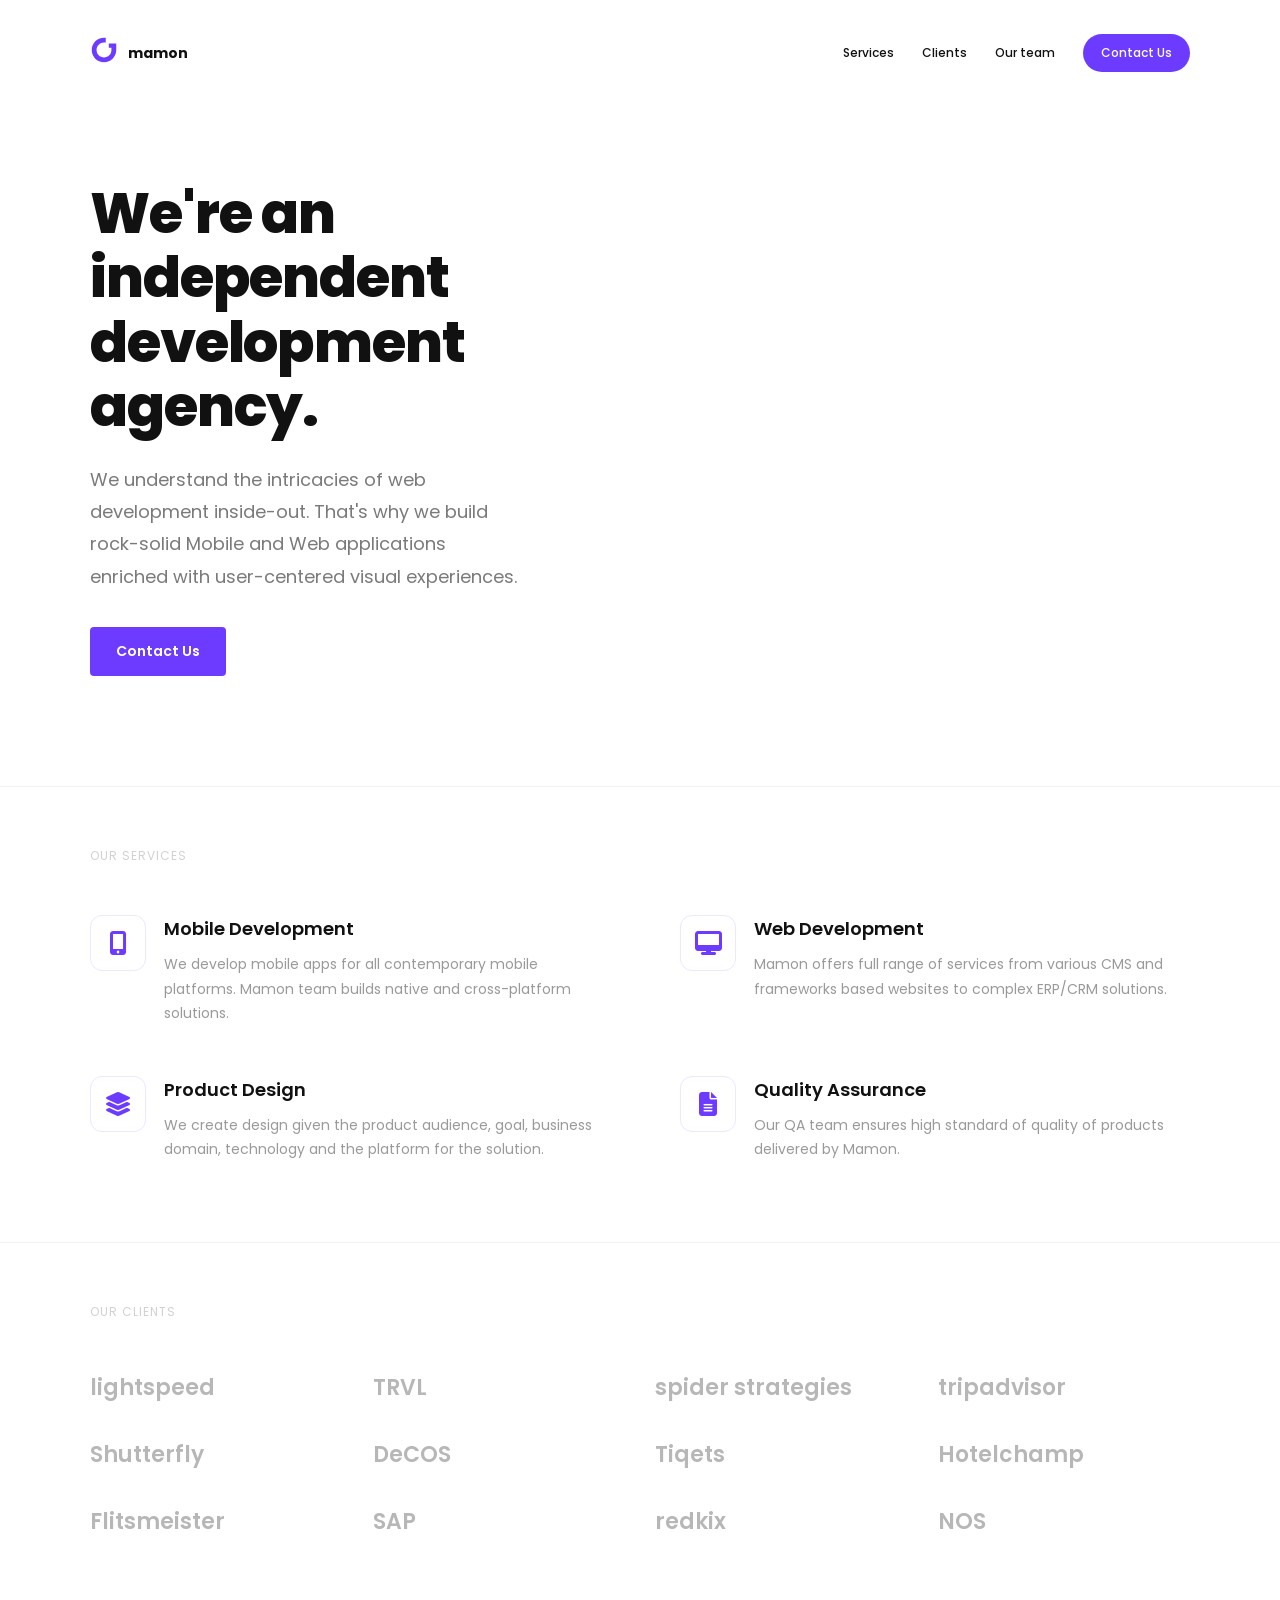
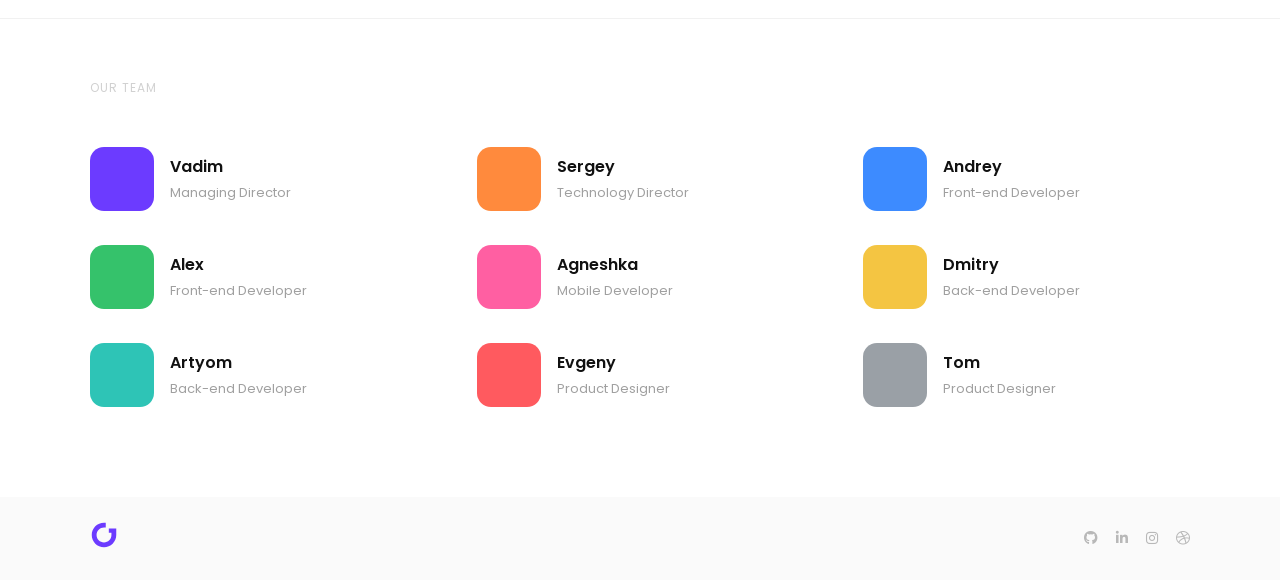
==== index.html @ ff178e7c "new" ====
<!DOCTYPE html>
<html lang="en">
<head>
  <meta charset="UTF-8">
  <meta name="viewport" content="width=device-width, initial-scale=1.0">
  <title>mamon.pro</title>
  <link rel="icon" type="image/svg+xml" href="favicon.svg">

  <link rel="preconnect" href="https://fonts.googleapis.com">
  <link rel="preconnect" href="https://fonts.gstatic.com" crossorigin>
  <link href="https://fonts.googleapis.com/css2?family=Poppins:wght@300;400;500;600;700;800&display=swap" rel="stylesheet">

  <link rel="stylesheet" href="https://cdnjs.cloudflare.com/ajax/libs/font-awesome/6.5.2/css/all.min.css">
  <link rel="stylesheet" href="style.css">
</head>
<body>
  <header class="header">
    <div class="container header__wrap">
      <a href="#" class="logo">
        <span class="logo__icon">
          <svg width="28" height="28" viewBox="0 0 64 64" fill="none" xmlns="http://www.w3.org/2000/svg">
            <path d="M32 4C16.536 4 4 16.536 4 32C4 47.464 16.536 60 32 60C47.464 60 60 47.464 60 32V17H43V27H49V32C49 41.389 41.389 49 32 49C22.611 49 15 41.389 15 32C15 22.611 22.611 15 32 15H36V4H32Z" fill="#6C3BFF"/>
          </svg>
        </span>
        <span class="logo__text">mamon</span>
      </a>

      <nav class="nav">
        <a href="#services">Services</a>
        <a href="#clients">Clients</a>
        <a href="#team">Our team</a>
        <a href="#contact" class="nav__btn">Contact Us</a>
      </nav>
    </div>
  </header>

  <main>
    <section class="hero">
      <div class="container hero__wrap">
        <div class="hero__content">
          <h1>We're an independent development agency.</h1>
          <p>
            We understand the intricacies of web development inside-out.
            That's why we build rock-solid Mobile and Web applications
            enriched with user-centered visual experiences.
          </p>
          <a href="#contact" class="button">Contact Us</a>
        </div>
      </div>
    </section>

    <section class="services" id="services">
      <div class="container">
        <p class="section-label">our services</p>

        <div class="services__grid">
          <article class="service-card">
            <div class="service-card__icon">
              <i class="fa-solid fa-mobile-screen-button"></i>
            </div>
            <div>
              <h3>Mobile Development</h3>
              <p>We develop mobile apps for all contemporary mobile platforms. Mamon team builds native and cross-platform solutions.</p>
            </div>
          </article>

          <article class="service-card">
            <div class="service-card__icon">
              <i class="fa-solid fa-desktop"></i>
            </div>
            <div>
              <h3>Web Development</h3>
              <p>Mamon offers full range of services from various CMS and frameworks based websites to complex ERP/CRM solutions.</p>
            </div>
          </article>

          <article class="service-card">
            <div class="service-card__icon">
              <i class="fa-solid fa-layer-group"></i>
            </div>
            <div>
              <h3>Product Design</h3>
              <p>We create design given the product audience, goal, business domain, technology and the platform for the solution.</p>
            </div>
          </article>

          <article class="service-card">
            <div class="service-card__icon">
              <i class="fa-solid fa-file-lines"></i>
            </div>
            <div>
              <h3>Quality Assurance</h3>
              <p>Our QA team ensures high standard of quality of products delivered by Mamon.</p>
            </div>
          </article>
        </div>
      </div>
    </section>

    <section class="clients" id="clients">
      <div class="container">
        <p class="section-label">our clients</p>

        <div class="clients__grid">
          <span>lightspeed</span>
          <span>TRVL</span>
          <span>spider strategies</span>
          <span>tripadvisor</span>
          <span>Shutterfly</span>
          <span>DeCOS</span>
          <span>Tiqets</span>
          <span>Hotelchamp</span>
          <span>Flitsmeister</span>
          <span>SAP</span>
          <span>redkix</span>
          <span>NOS</span>
        </div>
      </div>
    </section>

    <section class="team" id="team">
      <div class="container">
        <p class="section-label">our team</p>

        <div class="team__grid">
          <article class="member">
            <div class="member__avatar avatar--purple"></div>
            <div>
              <h3>Vadim</h3>
              <p>Managing Director</p>
            </div>
          </article>

          <article class="member">
            <div class="member__avatar avatar--orange"></div>
            <div>
              <h3>Sergey</h3>
              <p>Technology Director</p>
            </div>
          </article>

          <article class="member">
            <div class="member__avatar avatar--blue"></div>
            <div>
              <h3>Andrey</h3>
              <p>Front-end Developer</p>
            </div>
          </article>

          <article class="member">
            <div class="member__avatar avatar--green"></div>
            <div>
              <h3>Alex</h3>
              <p>Front-end Developer</p>
            </div>
          </article>

          <article class="member">
            <div class="member__avatar avatar--pink"></div>
            <div>
              <h3>Agneshka</h3>
              <p>Mobile Developer</p>
            </div>
          </article>

          <article class="member">
            <div class="member__avatar avatar--yellow"></div>
            <div>
              <h3>Dmitry</h3>
              <p>Back-end Developer</p>
            </div>
          </article>

          <article class="member">
            <div class="member__avatar avatar--teal"></div>
            <div>
              <h3>Artyom</h3>
              <p>Back-end Developer</p>
            </div>
          </article>

          <article class="member">
            <div class="member__avatar avatar--red"></div>
            <div>
              <h3>Evgeny</h3>
              <p>Product Designer</p>
            </div>
          </article>

          <article class="member">
            <div class="member__avatar avatar--gray"></div>
            <div>
              <h3>Tom</h3>
              <p>Product Designer</p>
            </div>
          </article>
        </div>
      </div>
    </section>
  </main>

  <footer class="footer" id="contact">
    <div class="container footer__wrap">
      <a href="#" class="logo">
        <span class="logo__icon">
          <svg width="28" height="28" viewBox="0 0 64 64" fill="none" xmlns="http://www.w3.org/2000/svg">
            <path d="M32 4C16.536 4 4 16.536 4 32C4 47.464 16.536 60 32 60C47.464 60 60 47.464 60 32V17H43V27H49V32C49 41.389 41.389 49 32 49C22.611 49 15 41.389 15 32C15 22.611 22.611 15 32 15H36V4H32Z" fill="#6C3BFF"/>
          </svg>
        </span>
      </a>

      <div class="footer__socials">
        <a href="#"><i class="fa-brands fa-github"></i></a>
        <a href="#"><i class="fa-brands fa-linkedin-in"></i></a>
        <a href="#"><i class="fa-brands fa-instagram"></i></a>
        <a href="#"><i class="fa-brands fa-dribbble"></i></a>
      </div>
    </div>
  </footer>
</body>
</html>
---- style.css ----
* {
  box-sizing: border-box;
}

html {
  scroll-behavior: smooth;
}

body {
  margin: 0;
  font-family: 'Poppins', sans-serif;
  background: #ffffff;
  color: #111111;
}

a {
  text-decoration: none;
  color: inherit;
}

.container {
  width: 100%;
  max-width: 1140px;
  margin: 0 auto;
  padding: 0 20px;
}

.header {
  padding: 34px 0 20px;
  background: #fff;
}

.header__wrap {
  display: flex;
  justify-content: space-between;
  align-items: center;
}

.logo {
  display: inline-flex;
  align-items: center;
  gap: 10px;
}

.logo__text {
  font-size: 14px;
  font-weight: 700;
  color: #111111;
}

.nav {
  display: flex;
  align-items: center;
  gap: 28px;
}

.nav a {
  font-size: 12px;
  font-weight: 500;
  color: #111111;
}

.nav__btn {
  padding: 10px 18px;
  border-radius: 24px;
  background: #6c3bff;
  color: #fff !important;
}

.hero {
  padding: 90px 0 110px;
}

.hero__wrap {
  display: flex;
  justify-content: flex-start;
}

.hero__content {
  max-width: 540px;
}

.hero h1 {
  margin: 0 0 24px;
  font-size: 56px;
  line-height: 1.15;
  font-weight: 800;
  letter-spacing: -0.02em;
}

.hero p {
  margin: 0 0 34px;
  max-width: 430px;
  font-size: 18px;
  line-height: 1.8;
  color: #7a7a7a;
}

.button {
  display: inline-block;
  padding: 14px 26px;
  border-radius: 4px;
  background: #6c3bff;
  color: #fff;
  font-size: 14px;
  font-weight: 600;
}

.section-label {
  margin: 0 0 50px;
  font-size: 12px;
  color: #d1d1d1;
  text-transform: uppercase;
  letter-spacing: 0.08em;
}

.services {
  padding: 60px 0 80px;
  border-top: 1px solid #f1f1f1;
}

.services__grid {
  display: grid;
  grid-template-columns: repeat(2, 1fr);
  gap: 50px 80px;
}

.service-card {
  display: flex;
  gap: 18px;
}

.service-card__icon {
  flex-shrink: 0;
  width: 56px;
  height: 56px;
  border: 1px solid #ede7ff;
  border-radius: 12px;
  display: flex;
  align-items: center;
  justify-content: center;
  color: #6c3bff;
  font-size: 24px;
}

.service-card h3 {
  margin: 0 0 10px;
  font-size: 18px;
  font-weight: 600;
}

.service-card p {
  margin: 0;
  font-size: 14px;
  line-height: 1.75;
  color: #9a9a9a;
}

.clients {
  padding: 60px 0 80px;
  border-top: 1px solid #f1f1f1;
}

.clients__grid {
  display: grid;
  grid-template-columns: repeat(4, 1fr);
  gap: 34px 30px;
  color: #b7b7b7;
  font-size: 22px;
  font-weight: 600;
  align-items: center;
}

.team {
  padding: 60px 0 90px;
  border-top: 1px solid #f1f1f1;
}

.team__grid {
  display: grid;
  grid-template-columns: repeat(3, 1fr);
  gap: 34px 60px;
}

.member {
  display: flex;
  align-items: center;
  gap: 16px;
}

.member__avatar {
  width: 64px;
  height: 64px;
  border-radius: 14px;
  flex-shrink: 0;
}

.avatar--purple {
  background: #6c3bff;
}

.avatar--orange {
  background: #ff8a3d;
}

.avatar--blue {
  background: #3d8bff;
}

.avatar--green {
  background: #35c26b;
}

.avatar--pink {
  background: #ff5fa2;
}

.avatar--yellow {
  background: #f4c542;
}

.avatar--teal {
  background: #2ec4b6;
}

.avatar--red {
  background: #ff5a5f;
}

.avatar--gray {
  background: #9aa0a6;
}

.member h3 {
  margin: 0 0 4px;
  font-size: 16px;
  font-weight: 600;
}

.member p {
  margin: 0;
  font-size: 13px;
  color: #a0a0a0;
}

.footer {
  padding: 24px 0;
  background: #fafafa;
}

.footer__wrap {
  display: flex;
  justify-content: space-between;
  align-items: center;
}

.footer__socials {
  display: flex;
  gap: 18px;
}

.footer__socials a {
  color: #b8b8b8;
  font-size: 14px;
  transition: 0.3s;
}

.footer__socials a:hover {
  color: #6c3bff;
}

@media (max-width: 992px) {
  .hero h1 {
    font-size: 44px;
  }

  .services__grid,
  .team__grid,
  .clients__grid {
    grid-template-columns: repeat(2, 1fr);
  }
}

@media (max-width: 768px) {
  .header__wrap,
  .footer__wrap {
    flex-direction: column;
    gap: 20px;
  }

  .nav {
    flex-wrap: wrap;
    justify-content: center;
    gap: 16px;
  }

  .hero {
    padding: 60px 0 80px;
  }

  .hero h1 {
    font-size: 34px;
  }

  .hero p {
    font-size: 16px;
  }

  .services__grid,
  .team__grid,
  .clients__grid {
    grid-template-columns: 1fr;
  }

  .service-card {
    flex-direction: column;
  }
}
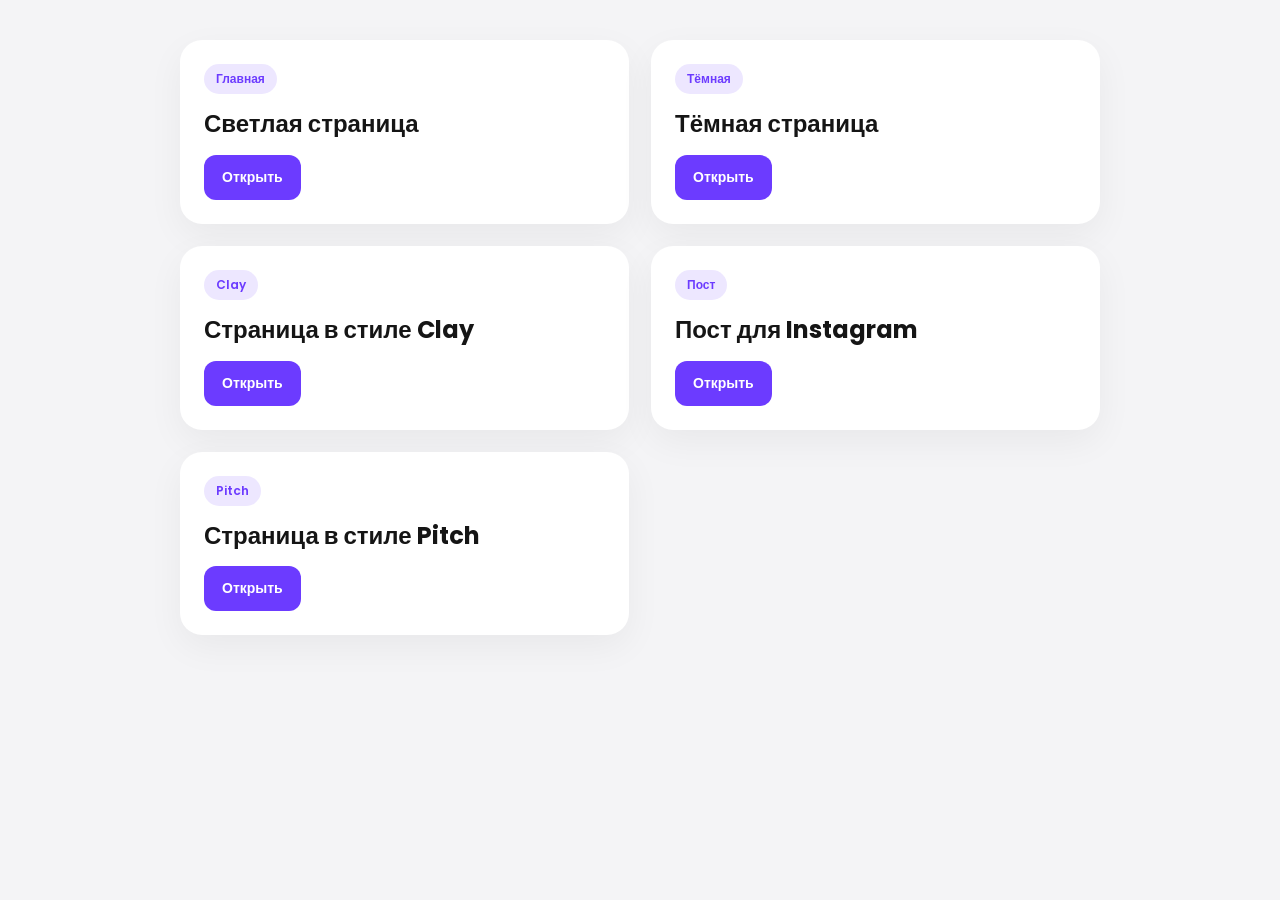
==== commit 9ca92c5d: "добавил index с ссылками на страницы" ====
--- a/index.html
+++ b/index.html
@@ -1,221 +1,142 @@
 <!DOCTYPE html>
-<html lang="en">
+<html lang="ru">
 <head>
   <meta charset="UTF-8">
   <meta name="viewport" content="width=device-width, initial-scale=1.0">
-  <title>mamon.pro</title>
+  <title>mamon.pro — страницы проекта</title>
   <link rel="icon" type="image/svg+xml" href="favicon.svg">
 
   <link rel="preconnect" href="https://fonts.googleapis.com">
   <link rel="preconnect" href="https://fonts.gstatic.com" crossorigin>
-  <link href="https://fonts.googleapis.com/css2?family=Poppins:wght@300;400;500;600;700;800&display=swap" rel="stylesheet">
+  <link href="https://fonts.googleapis.com/css2?family=Poppins:wght@400;500;600;700;800&display=swap" rel="stylesheet">
 
-  <link rel="stylesheet" href="https://cdnjs.cloudflare.com/ajax/libs/font-awesome/6.5.2/css/all.min.css">
-  <link rel="stylesheet" href="style.css">
+  <style>
+    * {
+      box-sizing: border-box;
+    }
+
+    body {
+      margin: 0;
+      font-family: 'Poppins', sans-serif;
+      background: #f4f4f6;
+      color: #151515;
+    }
+
+    a {
+      text-decoration: none;
+      color: inherit;
+    }
+
+    .container {
+      width: 100%;
+      max-width: 960px;
+      margin: 0 auto;
+      padding: 40px 20px 70px;
+    }
+
+    .pages__grid {
+      display: grid;
+      grid-template-columns: repeat(2, 1fr);
+      gap: 22px;
+    }
+
+    .page-card {
+      background: #ffffff;
+      border-radius: 22px;
+      padding: 24px;
+      box-shadow: 0 12px 36px rgba(0, 0, 0, 0.05);
+      display: flex;
+      flex-direction: column;
+      gap: 16px;
+      transition: transform 0.2s ease, box-shadow 0.2s ease;
+    }
+
+    .page-card:hover {
+      transform: translateY(-4px);
+      box-shadow: 0 18px 40px rgba(0, 0, 0, 0.08);
+    }
+
+    .page-card__tag {
+      display: inline-block;
+      width: fit-content;
+      padding: 6px 12px;
+      border-radius: 999px;
+      background: rgba(108, 59, 255, 0.12);
+      color: #6c3bff;
+      font-size: 12px;
+      font-weight: 600;
+    }
+
+    .page-card h2 {
+      margin: 0;
+      font-size: 24px;
+      line-height: 1.2;
+      font-weight: 700;
+    }
+
+    .page-card__link {
+      display: inline-flex;
+      align-items: center;
+      justify-content: center;
+      width: fit-content;
+      padding: 12px 18px;
+      border-radius: 12px;
+      background: #6c3bff;
+      color: #ffffff;
+      font-size: 14px;
+      font-weight: 600;
+    }
+
+    @media (max-width: 768px) {
+      .container {
+        padding: 24px 16px 40px;
+      }
+
+      .pages__grid {
+        grid-template-columns: 1fr;
+      }
+
+      .page-card h2 {
+        font-size: 20px;
+      }
+    }
+  </style>
 </head>
 <body>
-  <header class="header">
-    <div class="container header__wrap">
-      <a href="#" class="logo">
-        <span class="logo__icon">
-          <svg width="28" height="28" viewBox="0 0 64 64" fill="none" xmlns="http://www.w3.org/2000/svg">
-            <path d="M32 4C16.536 4 4 16.536 4 32C4 47.464 16.536 60 32 60C47.464 60 60 47.464 60 32V17H43V27H49V32C49 41.389 41.389 49 32 49C22.611 49 15 41.389 15 32C15 22.611 22.611 15 32 15H36V4H32Z" fill="#6C3BFF"/>
-          </svg>
-        </span>
-        <span class="logo__text">mamon</span>
-      </a>
+  <main class="container">
+    <section class="pages">
+      <div class="pages__grid">
+        <article class="page-card">
+          <span class="page-card__tag">Главная</span>
+          <h2>Светлая страница</h2>
+          <a class="page-card__link" href="home.html">Открыть</a>
+        </article>
 
-      <nav class="nav">
-        <a href="#services">Services</a>
-        <a href="#clients">Clients</a>
-        <a href="#team">Our team</a>
-        <a href="#contact" class="nav__btn">Contact Us</a>
-      </nav>
-    </div>
-  </header>
+        <article class="page-card">
+          <span class="page-card__tag">Тёмная</span>
+          <h2>Тёмная страница</h2>
+          <a class="page-card__link" href="dark.html">Открыть</a>
+        </article>
 
-  <main>
-    <section class="hero">
-      <div class="container hero__wrap">
-        <div class="hero__content">
-          <h1>We're an independent development agency.</h1>
-          <p>
-            We understand the intricacies of web development inside-out.
-            That's why we build rock-solid Mobile and Web applications
-            enriched with user-centered visual experiences.
-          </p>
-          <a href="#contact" class="button">Contact Us</a>
-        </div>
-      </div>
-    </section>
+        <article class="page-card">
+          <span class="page-card__tag">Clay</span>
+          <h2>Страница в стиле Clay</h2>
+          <a class="page-card__link" href="Clay.html">Открыть</a>
+        </article>
 
-    <section class="services" id="services">
-      <div class="container">
-        <p class="section-label">our services</p>
+        <article class="page-card">
+          <span class="page-card__tag">Пост</span>
+          <h2>Пост для Instagram</h2>
+          <a class="page-card__link" href="instagram.html">Открыть</a>
+        </article>
 
-        <div class="services__grid">
-          <article class="service-card">
-            <div class="service-card__icon">
-              <i class="fa-solid fa-mobile-screen-button"></i>
-            </div>
-            <div>
-              <h3>Mobile Development</h3>
-              <p>We develop mobile apps for all contemporary mobile platforms. Mamon team builds native and cross-platform solutions.</p>
-            </div>
-          </article>
-
-          <article class="service-card">
-            <div class="service-card__icon">
-              <i class="fa-solid fa-desktop"></i>
-            </div>
-            <div>
-              <h3>Web Development</h3>
-              <p>Mamon offers full range of services from various CMS and frameworks based websites to complex ERP/CRM solutions.</p>
-            </div>
-          </article>
-
-          <article class="service-card">
-            <div class="service-card__icon">
-              <i class="fa-solid fa-layer-group"></i>
-            </div>
-            <div>
-              <h3>Product Design</h3>
-              <p>We create design given the product audience, goal, business domain, technology and the platform for the solution.</p>
-            </div>
-          </article>
-
-          <article class="service-card">
-            <div class="service-card__icon">
-              <i class="fa-solid fa-file-lines"></i>
-            </div>
-            <div>
-              <h3>Quality Assurance</h3>
-              <p>Our QA team ensures high standard of quality of products delivered by Mamon.</p>
-            </div>
-          </article>
-        </div>
-      </div>
-    </section>
-
-    <section class="clients" id="clients">
-      <div class="container">
-        <p class="section-label">our clients</p>
-
-        <div class="clients__grid">
-          <span>lightspeed</span>
-          <span>TRVL</span>
-          <span>spider strategies</span>
-          <span>tripadvisor</span>
-          <span>Shutterfly</span>
-          <span>DeCOS</span>
-          <span>Tiqets</span>
-          <span>Hotelchamp</span>
-          <span>Flitsmeister</span>
-          <span>SAP</span>
-          <span>redkix</span>
-          <span>NOS</span>
-        </div>
-      </div>
-    </section>
-
-    <section class="team" id="team">
-      <div class="container">
-        <p class="section-label">our team</p>
-
-        <div class="team__grid">
-          <article class="member">
-            <div class="member__avatar avatar--purple"></div>
-            <div>
-              <h3>Vadim</h3>
-              <p>Managing Director</p>
-            </div>
-          </article>
-
-          <article class="member">
-            <div class="member__avatar avatar--orange"></div>
-            <div>
-              <h3>Sergey</h3>
-              <p>Technology Director</p>
-            </div>
-          </article>
-
-          <article class="member">
-            <div class="member__avatar avatar--blue"></div>
-            <div>
-              <h3>Andrey</h3>
-              <p>Front-end Developer</p>
-            </div>
-          </article>
-
-          <article class="member">
-            <div class="member__avatar avatar--green"></div>
-            <div>
-              <h3>Alex</h3>
-              <p>Front-end Developer</p>
-            </div>
-          </article>
-
-          <article class="member">
-            <div class="member__avatar avatar--pink"></div>
-            <div>
-              <h3>Agneshka</h3>
-              <p>Mobile Developer</p>
-            </div>
-          </article>
-
-          <article class="member">
-            <div class="member__avatar avatar--yellow"></div>
-            <div>
-              <h3>Dmitry</h3>
-              <p>Back-end Developer</p>
-            </div>
-          </article>
-
-          <article class="member">
-            <div class="member__avatar avatar--teal"></div>
-            <div>
-              <h3>Artyom</h3>
-              <p>Back-end Developer</p>
-            </div>
-          </article>
-
-          <article class="member">
-            <div class="member__avatar avatar--red"></div>
-            <div>
-              <h3>Evgeny</h3>
-              <p>Product Designer</p>
-            </div>
-          </article>
-
-          <article class="member">
-            <div class="member__avatar avatar--gray"></div>
-            <div>
-              <h3>Tom</h3>
-              <p>Product Designer</p>
-            </div>
-          </article>
-        </div>
+        <article class="page-card">
+          <span class="page-card__tag">Pitch</span>
+          <h2>Страница в стиле Pitch</h2>
+          <a class="page-card__link" href="pitch.html">Открыть</a>
+        </article>
       </div>
     </section>
   </main>
-
-  <footer class="footer" id="contact">
-    <div class="container footer__wrap">
-      <a href="#" class="logo">
-        <span class="logo__icon">
-          <svg width="28" height="28" viewBox="0 0 64 64" fill="none" xmlns="http://www.w3.org/2000/svg">
-            <path d="M32 4C16.536 4 4 16.536 4 32C4 47.464 16.536 60 32 60C47.464 60 60 47.464 60 32V17H43V27H49V32C49 41.389 41.389 49 32 49C22.611 49 15 41.389 15 32C15 22.611 22.611 15 32 15H36V4H32Z" fill="#6C3BFF"/>
-          </svg>
-        </span>
-      </a>
-
-      <div class="footer__socials">
-        <a href="#"><i class="fa-brands fa-github"></i></a>
-        <a href="#"><i class="fa-brands fa-linkedin-in"></i></a>
-        <a href="#"><i class="fa-brands fa-instagram"></i></a>
-        <a href="#"><i class="fa-brands fa-dribbble"></i></a>
-      </div>
-    </div>
-  </footer>
 </body>
 </html>
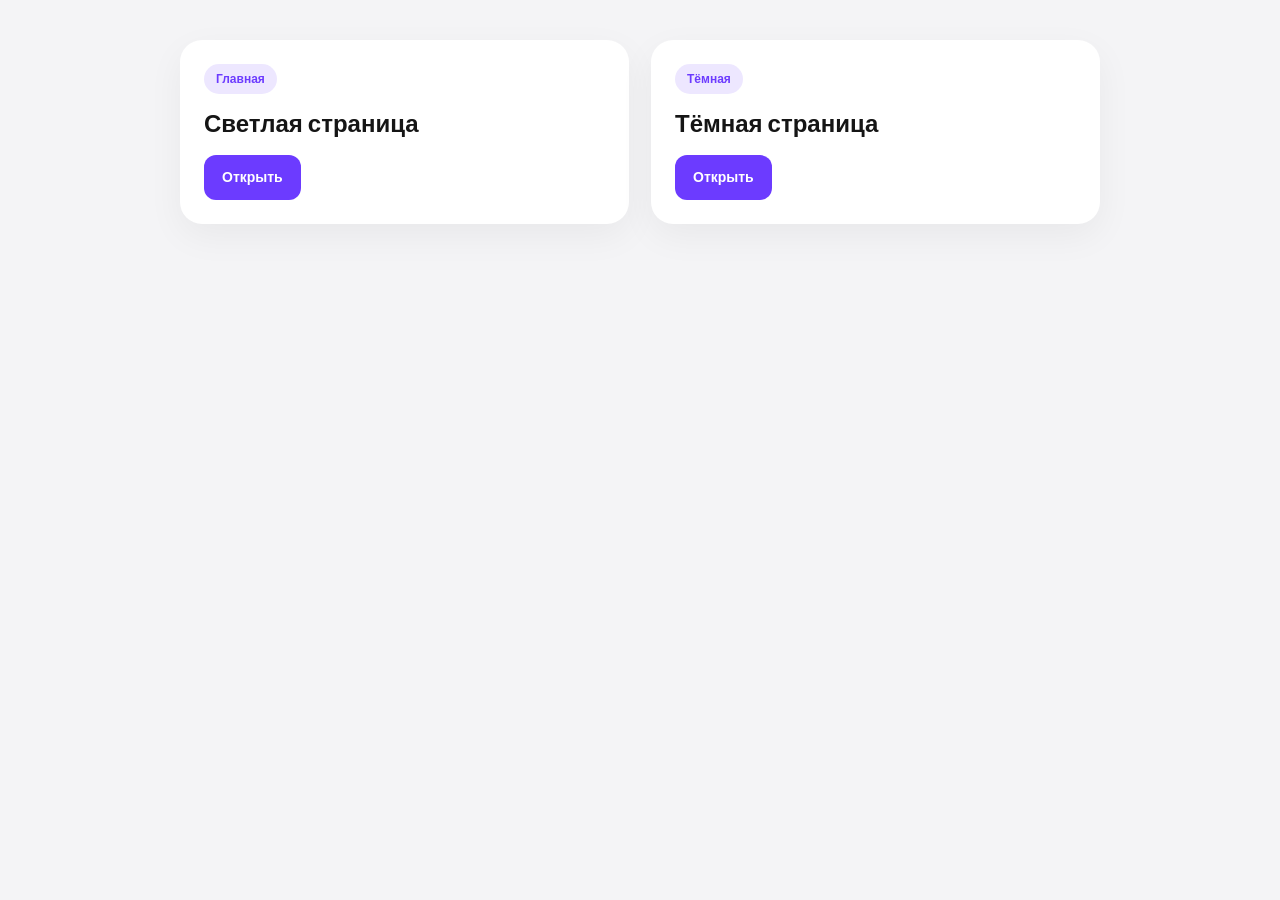
==== commit 513e0569: "." ====
--- a/index.html
+++ b/index.html
@@ -117,24 +117,6 @@
           <h2>Тёмная страница</h2>
           <a class="page-card__link" href="dark.html">Открыть</a>
         </article>
-
-        <article class="page-card">
-          <span class="page-card__tag">Clay</span>
-          <h2>Страница в стиле Clay</h2>
-          <a class="page-card__link" href="Clay.html">Открыть</a>
-        </article>
-
-        <article class="page-card">
-          <span class="page-card__tag">Пост</span>
-          <h2>Пост для Instagram</h2>
-          <a class="page-card__link" href="instagram.html">Открыть</a>
-        </article>
-
-        <article class="page-card">
-          <span class="page-card__tag">Pitch</span>
-          <h2>Страница в стиле Pitch</h2>
-          <a class="page-card__link" href="pitch.html">Открыть</a>
-        </article>
       </div>
     </section>
   </main>
